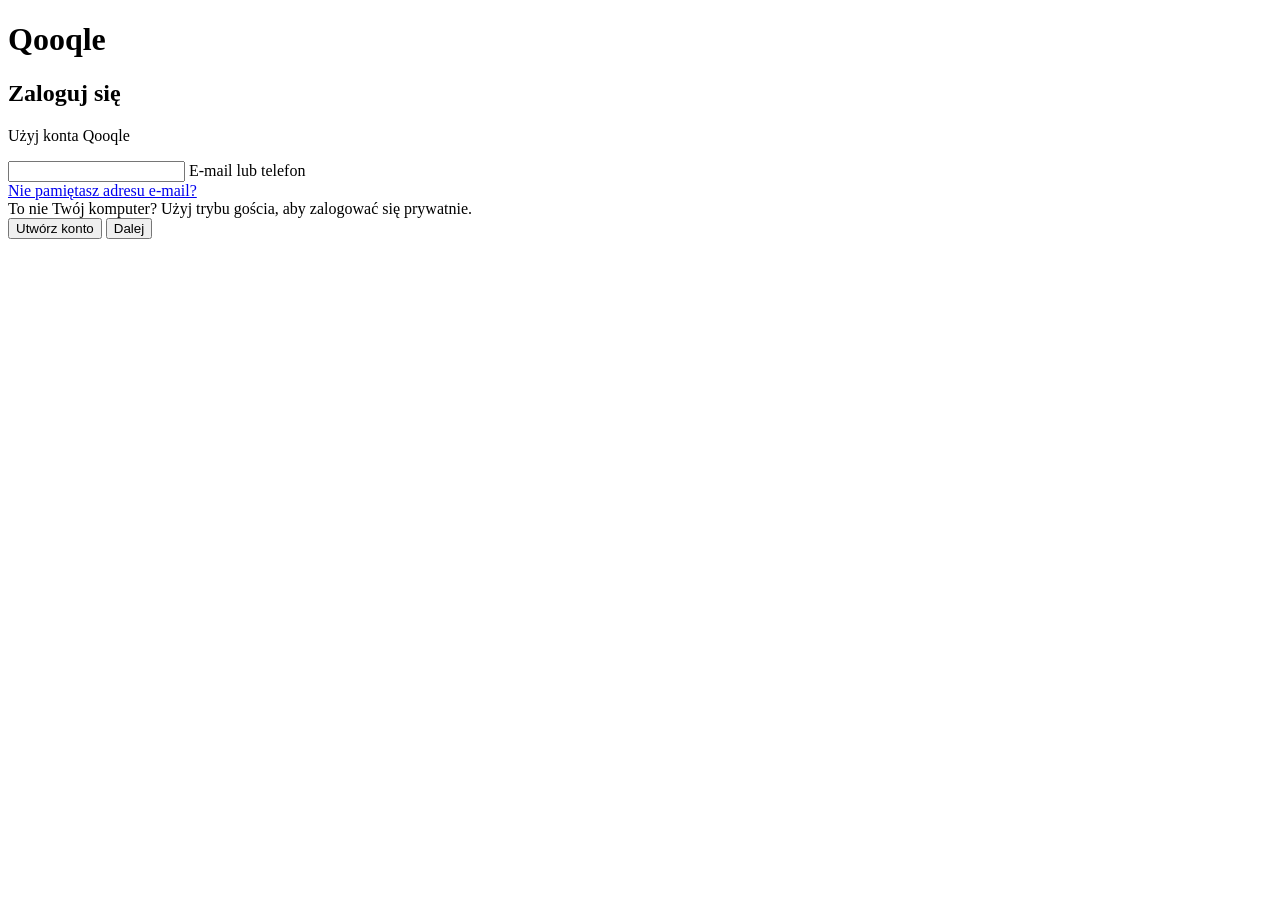
==== index.html @ 55a4f53d "Create index.html" ====
<!DOCTYPE html>
<html lang="pl">
<head>
    <meta charset="UTF-8">
    <meta name="viewport" content="width=device-width, initial-scale=1.0">
    <title>Logowanie – Qooqle</title>
    <link rel="stylesheet" href="style.css">
</head>
<body>
    <div class="login-container">
        <div class="login-box">
            <h1 class="logo">
                <span class="blue">Q</span><span class="red">o</span><span class="yellow">o</span><span class="blue">q</span><span class="green">l</span><span class="red">e</span>
            </h1>
            <h2>Zaloguj się</h2>
            <p>Użyj konta Qooqle</p>
            
            <form id="loginForm">
                <div class="input-group">
                    <input type="text" id="username" required>
                    <label>E-mail lub telefon</label>
                </div>
                
                <div class="footer-actions">
                    <a href="#">Nie pamiętasz adresu e-mail?</a>
                    <div class="info-text">To nie Twój komputer? Użyj trybu gościa, aby zalogować się prywatnie.</div>
                </div>

                <div class="buttons">
                    <button type="button" class="secondary">Utwórz konto</button>
                    <button type="submit" class="primary">Dalej</button>
                </div>
            </form>
        </div>
    </div>
    <script src="script.js"></script>
</body>
</html>
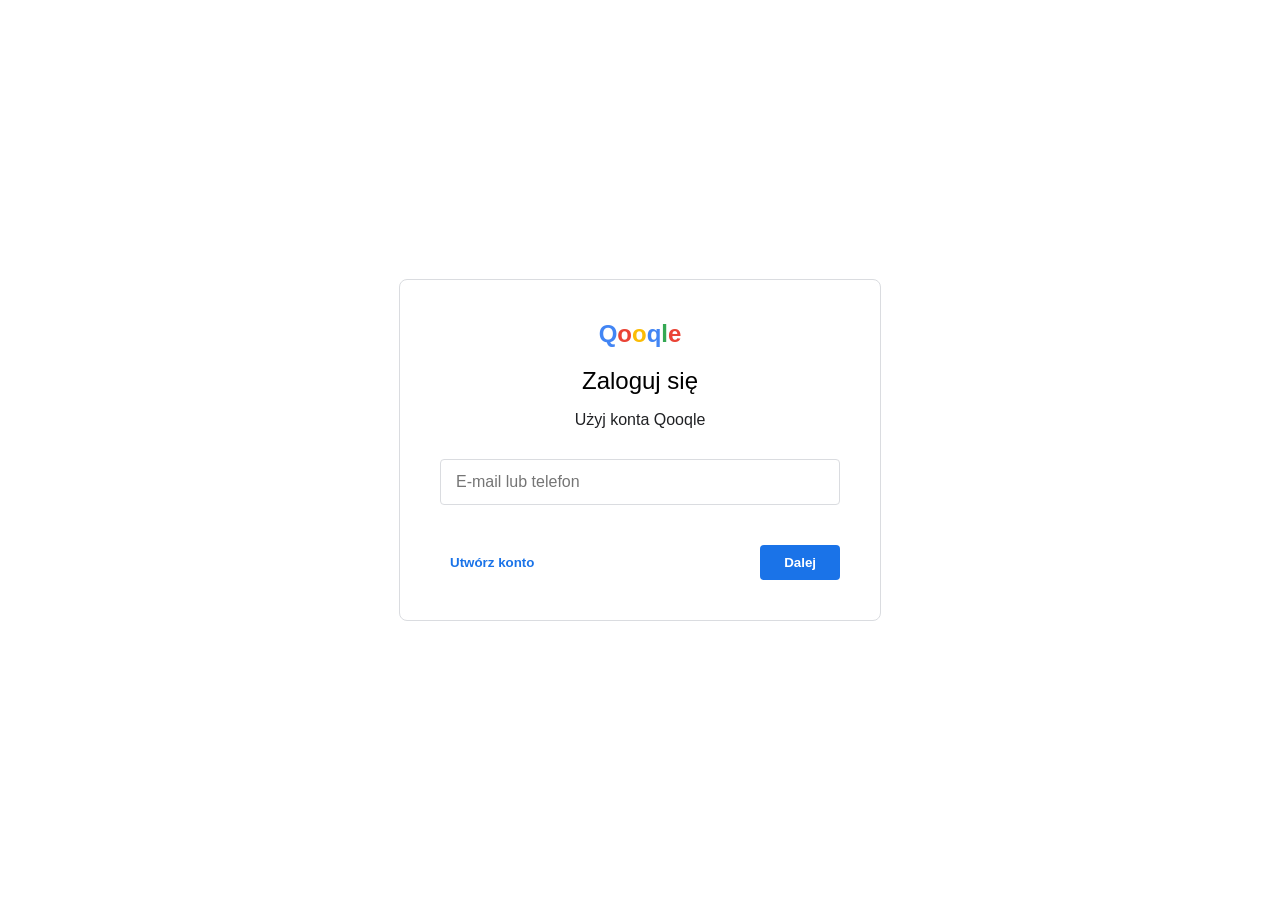
==== commit 854d0aba: "Update login page layout and styles" ====
--- a/index.html
+++ b/index.html
@@ -3,36 +3,108 @@
 <head>
     <meta charset="UTF-8">
     <meta name="viewport" content="width=device-width, initial-scale=1.0">
-    <title>Logowanie – Qooqle</title>
-    <link rel="stylesheet" href="style.css">
+    <title>Qooqle - Konto</title>
+    <style>
+        body {
+            font-family: 'Arial', sans-serif;
+            background-color: #fff;
+            display: flex;
+            justify-content: center;
+            align-items: center;
+            height: 100vh;
+            margin: 0;
+        }
+
+        .container {
+            border: 1px solid #dadce0;
+            border-radius: 8px;
+            padding: 40px;
+            width: 100%;
+            max-width: 400px;
+            text-align: center;
+        }
+
+        .logo { font-size: 24px; font-weight: bold; margin-bottom: 8px; cursor: pointer; }
+        .blue { color: #4285F4; } .red { color: #EA4335; } .yellow { color: #FBBC05; } .green { color: #34A853; }
+
+        h2 { font-weight: 400; margin-bottom: 10px; }
+        .subtitle { margin-bottom: 30px; color: #202124; }
+
+        input {
+            width: 100%;
+            padding: 13px 15px;
+            margin-bottom: 15px;
+            border: 1px solid #dadce0;
+            border-radius: 4px;
+            box-sizing: border-box;
+            font-size: 16px;
+        }
+
+        input:focus { outline: none; border: 2px solid #1a73e8; padding: 12px 14px; }
+
+        .buttons {
+            display: flex;
+            justify-content: space-between;
+            align-items: center;
+            margin-top: 25px;
+        }
+
+        .btn-text { color: #1a73e8; background: none; border: none; font-weight: bold; cursor: pointer; padding: 10px; }
+        .btn-main { background: #1a73e8; color: white; border: none; padding: 10px 24px; border-radius: 4px; font-weight: bold; cursor: pointer; }
+
+        /* Ukrywanie sekcji */
+        .hidden { display: none; }
+    </style>
 </head>
 <body>
-    <div class="login-container">
-        <div class="login-box">
-            <h1 class="logo">
-                <span class="blue">Q</span><span class="red">o</span><span class="yellow">o</span><span class="blue">q</span><span class="green">l</span><span class="red">e</span>
-            </h1>
+
+    <div class="container">
+        <div class="logo" onclick="location.reload()">
+            <span class="blue">Q</span><span class="red">o</span><span class="yellow">o</span><span class="blue">q</span><span class="green">l</span><span class="red">e</span>
+        </div>
+
+        <div id="login-section">
             <h2>Zaloguj się</h2>
-            <p>Użyj konta Qooqle</p>
-            
-            <form id="loginForm">
-                <div class="input-group">
-                    <input type="text" id="username" required>
-                    <label>E-mail lub telefon</label>
-                </div>
-                
-                <div class="footer-actions">
-                    <a href="#">Nie pamiętasz adresu e-mail?</a>
-                    <div class="info-text">To nie Twój komputer? Użyj trybu gościa, aby zalogować się prywatnie.</div>
-                </div>
+            <p class="subtitle">Użyj konta Qooqle</p>
+            <input type="text" placeholder="E-mail lub telefon">
+            <div class="buttons">
+                <button class="btn-text" onclick="showRegister()">Utwórz konto</button>
+                <button class="btn-main" onclick="alert('Logowanie...')">Dalej</button>
+            </div>
+        </div>
 
-                <div class="buttons">
-                    <button type="button" class="secondary">Utwórz konto</button>
-                    <button type="submit" class="primary">Dalej</button>
-                </div>
-            </form>
+        <div id="register-section" class="hidden">
+            <h2>Utwórz konto</h2>
+            <p class="subtitle">Wprowadź swoje dane</p>
+            <input type="text" placeholder="Imię">
+            <input type="text" placeholder="Nazwisko">
+            <input type="email" placeholder="Twój nowy e-mail @qooqle.com">
+            <input type="password" placeholder="Hasło">
+            <div class="buttons">
+                <button class="btn-text" onclick="showLogin()">Zaloguj się zamiast tego</button>
+                <button class="btn-main" onclick="finishRegister()">Zarejestruj</button>
+            </div>
         </div>
     </div>
-    <script src="script.js"></script>
+
+    <script>
+        const loginSec = document.getElementById('login-section');
+        const registerSec = document.getElementById('register-section');
+
+        function showRegister() {
+            loginSec.classList.add('hidden');
+            registerSec.classList.remove('hidden');
+        }
+
+        function showLogin() {
+            registerSec.classList.add('hidden');
+            loginSec.classList.remove('hidden');
+        }
+
+        function finishRegister() {
+            alert('Konto Qooqle zostało utworzone! Możesz się teraz zalogować.');
+            showLogin();
+        }
+    </script>
 </body>
 </html>
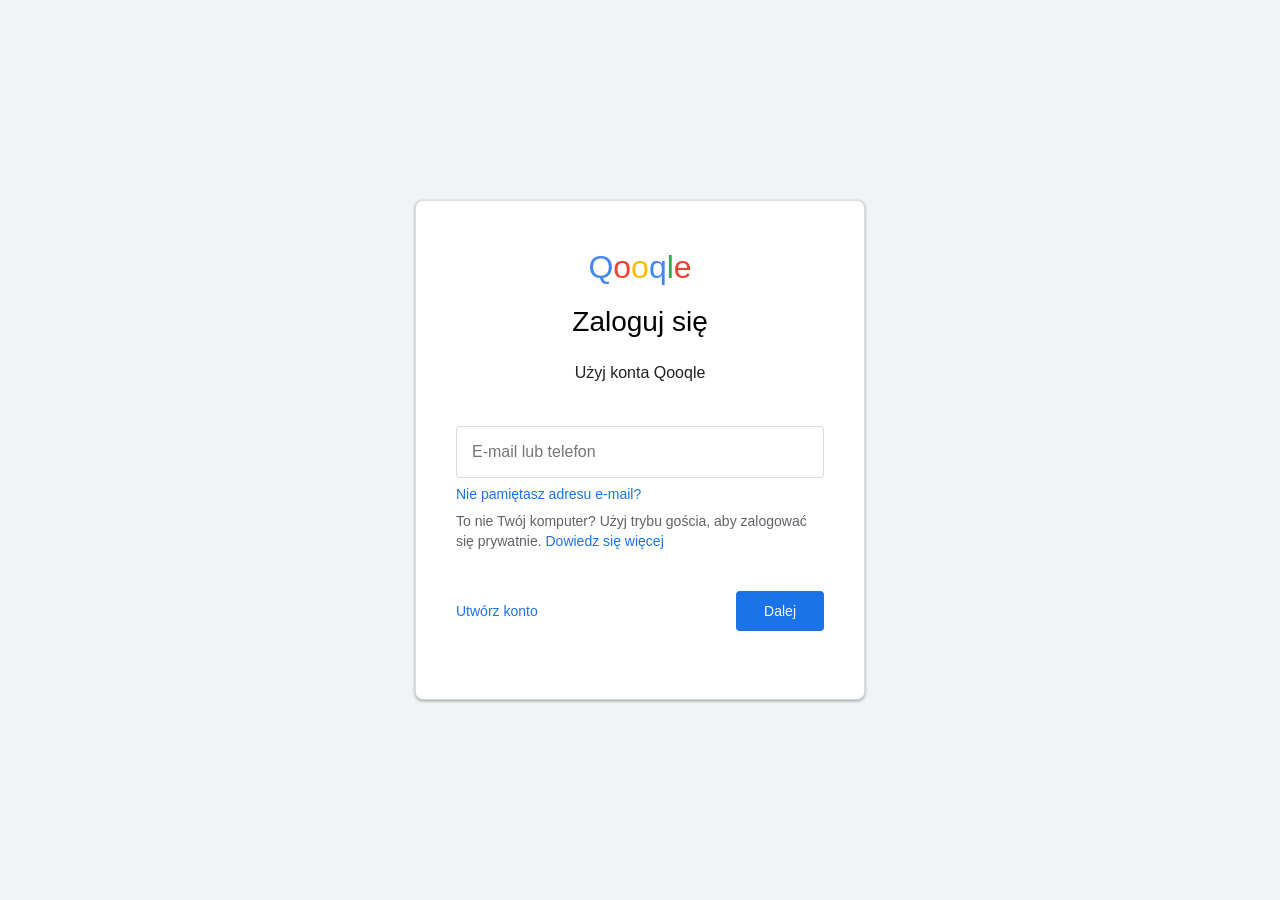
==== commit 3d0edb60: "Update index.html" ====
--- a/index.html
+++ b/index.html
@@ -3,108 +3,159 @@
 <head>
     <meta charset="UTF-8">
     <meta name="viewport" content="width=device-width, initial-scale=1.0">
-    <title>Qooqle - Konto</title>
+    <title>Logowanie – Qooqle</title>
     <style>
+        * {
+            box-sizing: border-box;
+            font-family: 'Roboto', Arial, sans-serif;
+        }
+
         body {
-            font-family: 'Arial', sans-serif;
-            background-color: #fff;
+            background-color: #f1f3f4; /* Lekko szare tło jak w Google */
             display: flex;
             justify-content: center;
             align-items: center;
-            height: 100vh;
+            min-height: 100vh;
             margin: 0;
         }
 
         .container {
+            background-color: #fff;
             border: 1px solid #dadce0;
             border-radius: 8px;
-            padding: 40px;
-            width: 100%;
-            max-width: 400px;
+            padding: 48px 40px; /* Duże odstępy wewnątrz */
+            width: 450px; /* Stała szerokość dla efektu "pudełka" */
+            min-height: 500px; /* Minimalna wysokość, żeby nie był za mały */
+            display: flex;
+            flex-direction: column;
+            box-shadow: 0 1px 2px 0 rgba(60,64,67,.3), 0 1px 3px 1px rgba(60,64,67,.15);
+        }
+
+        .logo {
+            font-size: 32px; /* Większe logo */
+            font-weight: 500;
+            margin-bottom: 10px;
             text-align: center;
         }
 
-        .logo { font-size: 24px; font-weight: bold; margin-bottom: 8px; cursor: pointer; }
         .blue { color: #4285F4; } .red { color: #EA4335; } .yellow { color: #FBBC05; } .green { color: #34A853; }
 
-        h2 { font-weight: 400; margin-bottom: 10px; }
-        .subtitle { margin-bottom: 30px; color: #202124; }
+        h2 { 
+            font-weight: 400; 
+            margin: 10px 0; 
+            font-size: 28px; /* Większy nagłówek */
+            text-align: center;
+        }
 
-        input {
-            width: 100%;
-            padding: 13px 15px;
-            margin-bottom: 15px;
-            border: 1px solid #dadce0;
-            border-radius: 4px;
-            box-sizing: border-box;
+        p { 
+            margin-bottom: 44px; 
+            color: #202124; 
+            text-align: center;
             font-size: 16px;
         }
 
-        input:focus { outline: none; border: 2px solid #1a73e8; padding: 12px 14px; }
-
-        .buttons {
-            display: flex;
-            justify-content: space-between;
-            align-items: center;
-            margin-top: 25px;
+        .input-wrapper {
+            margin-bottom: 10px;
         }
 
-        .btn-text { color: #1a73e8; background: none; border: none; font-weight: bold; cursor: pointer; padding: 10px; }
-        .btn-main { background: #1a73e8; color: white; border: none; padding: 10px 24px; border-radius: 4px; font-weight: bold; cursor: pointer; }
+        input { 
+            width: 100%; 
+            padding: 16px 15px; /* Wyższe pole wpisywania */
+            border: 1px solid #dadce0; 
+            border-radius: 4px; 
+            font-size: 16px;
+            transition: border 0.2s;
+        }
 
-        /* Ukrywanie sekcji */
-        .hidden { display: none; }
+        input:focus { 
+            outline: none; 
+            border: 2px solid #1a73e8; 
+            padding: 15px 14px; 
+        }
+
+        .forgot-link {
+            display: block;
+            text-align: left;
+            color: #1a73e8;
+            text-decoration: none;
+            font-weight: 500;
+            font-size: 14px;
+            margin-top: 8px;
+        }
+
+        .info-section {
+            margin-top: auto; /* Popycha tekst na dół kontenera */
+            font-size: 14px;
+            color: #5f6368;
+            line-height: 1.4;
+            text-align: left;
+            margin-bottom: 40px;
+        }
+
+        .buttons { 
+            display: flex; 
+            justify-content: space-between; 
+            align-items: center; 
+        }
+
+        .btn-link { 
+            color: #1a73e8; 
+            text-decoration: none; 
+            font-weight: 500; 
+            font-size: 14px;
+            padding: 10px 0;
+        }
+
+        .btn-main { 
+            background: #1a73e8; 
+            color: white; 
+            border: none; 
+            padding: 12px 28px; /* Większy przycisk */
+            border-radius: 4px; 
+            font-weight: 500; 
+            cursor: pointer;
+            font-size: 14px;
+        }
+
+        .btn-main:hover {
+            background: #1765cc;
+            box-shadow: 0 1px 2px 0 rgba(66,133,244,.3), 0 1px 3px 1px rgba(66,133,244,.15);
+        }
+
+        /* Responsywność dla małych ekranów */
+        @media (max-width: 450px) {
+            .container {
+                width: 100%;
+                height: 100vh;
+                border: none;
+                box-shadow: none;
+            }
+        }
     </style>
 </head>
 <body>
-
     <div class="container">
-        <div class="logo" onclick="location.reload()">
+        <div class="logo">
             <span class="blue">Q</span><span class="red">o</span><span class="yellow">o</span><span class="blue">q</span><span class="green">l</span><span class="red">e</span>
         </div>
+        <h2>Zaloguj się</h2>
+        <p>Użyj konta Qooqle</p>
+        
+        <form onsubmit="alert('Logowanie...'); return false;">
+            <div class="input-wrapper">
+                <input type="text" placeholder="E-mail lub telefon" required>
+                <a href="#" class="forgot-link">Nie pamiętasz adresu e-mail?</a>
+            </div>
 
-        <div id="login-section">
-            <h2>Zaloguj się</h2>
-            <p class="subtitle">Użyj konta Qooqle</p>
-            <input type="text" placeholder="E-mail lub telefon">
+            <div class="info-section">
+                To nie Twój komputer? Użyj trybu gościa, aby zalogować się prywatnie. <a href="#" style="color:#1a73e8; text-decoration:none;">Dowiedz się więcej</a>
+            </div>
+
             <div class="buttons">
-                <button class="btn-text" onclick="showRegister()">Utwórz konto</button>
-                <button class="btn-main" onclick="alert('Logowanie...')">Dalej</button>
+                <a href="register.html" class="btn-link">Utwórz konto</a>
+                <button type="submit" class="btn-main">Dalej</button>
             </div>
-        </div>
-
-        <div id="register-section" class="hidden">
-            <h2>Utwórz konto</h2>
-            <p class="subtitle">Wprowadź swoje dane</p>
-            <input type="text" placeholder="Imię">
-            <input type="text" placeholder="Nazwisko">
-            <input type="email" placeholder="Twój nowy e-mail @qooqle.com">
-            <input type="password" placeholder="Hasło">
-            <div class="buttons">
-                <button class="btn-text" onclick="showLogin()">Zaloguj się zamiast tego</button>
-                <button class="btn-main" onclick="finishRegister()">Zarejestruj</button>
-            </div>
-        </div>
+        </form>
     </div>
-
-    <script>
-        const loginSec = document.getElementById('login-section');
-        const registerSec = document.getElementById('register-section');
-
-        function showRegister() {
-            loginSec.classList.add('hidden');
-            registerSec.classList.remove('hidden');
-        }
-
-        function showLogin() {
-            registerSec.classList.add('hidden');
-            loginSec.classList.remove('hidden');
-        }
-
-        function finishRegister() {
-            alert('Konto Qooqle zostało utworzone! Możesz się teraz zalogować.');
-            showLogin();
-        }
-    </script>
 </body>
 </html>
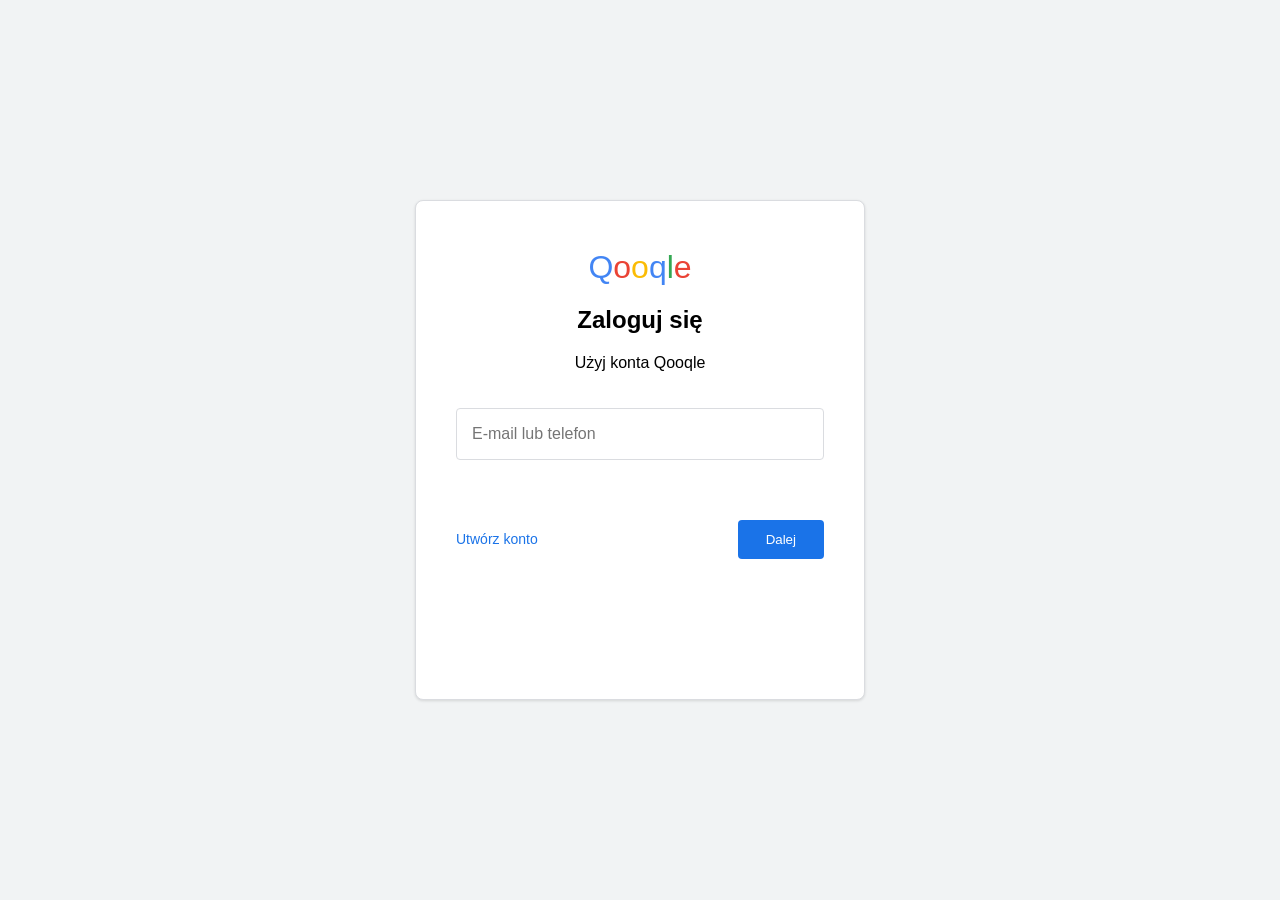
==== commit 84a8b61f: "Update index.html" ====
--- a/index.html
+++ b/index.html
@@ -2,155 +2,29 @@
 <html lang="pl">
 <head>
     <meta charset="UTF-8">
-    <meta name="viewport" content="width=device-width, initial-scale=1.0">
     <title>Logowanie – Qooqle</title>
     <style>
-        * {
-            box-sizing: border-box;
-            font-family: 'Roboto', Arial, sans-serif;
-        }
-
-        body {
-            background-color: #f1f3f4; /* Lekko szare tło jak w Google */
-            display: flex;
-            justify-content: center;
-            align-items: center;
-            min-height: 100vh;
-            margin: 0;
-        }
-
-        .container {
-            background-color: #fff;
-            border: 1px solid #dadce0;
-            border-radius: 8px;
-            padding: 48px 40px; /* Duże odstępy wewnątrz */
-            width: 450px; /* Stała szerokość dla efektu "pudełka" */
-            min-height: 500px; /* Minimalna wysokość, żeby nie był za mały */
-            display: flex;
-            flex-direction: column;
-            box-shadow: 0 1px 2px 0 rgba(60,64,67,.3), 0 1px 3px 1px rgba(60,64,67,.15);
-        }
-
-        .logo {
-            font-size: 32px; /* Większe logo */
-            font-weight: 500;
-            margin-bottom: 10px;
-            text-align: center;
-        }
-
+        * { box-sizing: border-box; font-family: 'Arial', sans-serif; }
+        body { background-color: #f1f3f4; display: flex; justify-content: center; align-items: center; min-height: 100vh; margin: 0; }
+        .container { background: #fff; border: 1px solid #dadce0; border-radius: 8px; padding: 48px 40px; width: 450px; min-height: 500px; box-shadow: 0 1px 3px rgba(0,0,0,0.12); text-align: center; }
+        .logo { font-size: 32px; font-weight: 500; margin-bottom: 10px; }
         .blue { color: #4285F4; } .red { color: #EA4335; } .yellow { color: #FBBC05; } .green { color: #34A853; }
-
-        h2 { 
-            font-weight: 400; 
-            margin: 10px 0; 
-            font-size: 28px; /* Większy nagłówek */
-            text-align: center;
-        }
-
-        p { 
-            margin-bottom: 44px; 
-            color: #202124; 
-            text-align: center;
-            font-size: 16px;
-        }
-
-        .input-wrapper {
-            margin-bottom: 10px;
-        }
-
-        input { 
-            width: 100%; 
-            padding: 16px 15px; /* Wyższe pole wpisywania */
-            border: 1px solid #dadce0; 
-            border-radius: 4px; 
-            font-size: 16px;
-            transition: border 0.2s;
-        }
-
-        input:focus { 
-            outline: none; 
-            border: 2px solid #1a73e8; 
-            padding: 15px 14px; 
-        }
-
-        .forgot-link {
-            display: block;
-            text-align: left;
-            color: #1a73e8;
-            text-decoration: none;
-            font-weight: 500;
-            font-size: 14px;
-            margin-top: 8px;
-        }
-
-        .info-section {
-            margin-top: auto; /* Popycha tekst na dół kontenera */
-            font-size: 14px;
-            color: #5f6368;
-            line-height: 1.4;
-            text-align: left;
-            margin-bottom: 40px;
-        }
-
-        .buttons { 
-            display: flex; 
-            justify-content: space-between; 
-            align-items: center; 
-        }
-
-        .btn-link { 
-            color: #1a73e8; 
-            text-decoration: none; 
-            font-weight: 500; 
-            font-size: 14px;
-            padding: 10px 0;
-        }
-
-        .btn-main { 
-            background: #1a73e8; 
-            color: white; 
-            border: none; 
-            padding: 12px 28px; /* Większy przycisk */
-            border-radius: 4px; 
-            font-weight: 500; 
-            cursor: pointer;
-            font-size: 14px;
-        }
-
-        .btn-main:hover {
-            background: #1765cc;
-            box-shadow: 0 1px 2px 0 rgba(66,133,244,.3), 0 1px 3px 1px rgba(66,133,244,.15);
-        }
-
-        /* Responsywność dla małych ekranów */
-        @media (max-width: 450px) {
-            .container {
-                width: 100%;
-                height: 100vh;
-                border: none;
-                box-shadow: none;
-            }
-        }
+        input { width: 100%; padding: 16px 15px; margin: 20px 0 10px; border: 1px solid #dadce0; border-radius: 4px; font-size: 16px; }
+        .buttons { display: flex; justify-content: space-between; align-items: center; margin-top: 50px; }
+        
+        /* KLUCZOWE: Stylizacja linku jako przycisku */
+        .btn-link { color: #1a73e8; text-decoration: none; font-weight: 500; font-size: 14px; cursor: pointer; }
+        .btn-main { background: #1a73e8; color: white; border: none; padding: 12px 28px; border-radius: 4px; font-weight: 500; cursor: pointer; }
     </style>
 </head>
 <body>
     <div class="container">
-        <div class="logo">
-            <span class="blue">Q</span><span class="red">o</span><span class="yellow">o</span><span class="blue">q</span><span class="green">l</span><span class="red">e</span>
-        </div>
+        <div class="logo"><span class="blue">Q</span><span class="red">o</span><span class="yellow">o</span><span class="blue">q</span><span class="green">l</span><span class="red">e</span></div>
         <h2>Zaloguj się</h2>
         <p>Użyj konta Qooqle</p>
         
-        <form onsubmit="alert('Logowanie...'); return false;">
-            <div class="input-wrapper">
-                <input type="text" placeholder="E-mail lub telefon" required>
-                <a href="#" class="forgot-link">Nie pamiętasz adresu e-mail?</a>
-            </div>
-
-            <div class="info-section">
-                To nie Twój komputer? Użyj trybu gościa, aby zalogować się prywatnie. <a href="#" style="color:#1a73e8; text-decoration:none;">Dowiedz się więcej</a>
-            </div>
-
+        <form onsubmit="alert('Próba logowania...'); return false;">
+            <input type="text" placeholder="E-mail lub telefon" required>
             <div class="buttons">
                 <a href="register.html" class="btn-link">Utwórz konto</a>
                 <button type="submit" class="btn-main">Dalej</button>
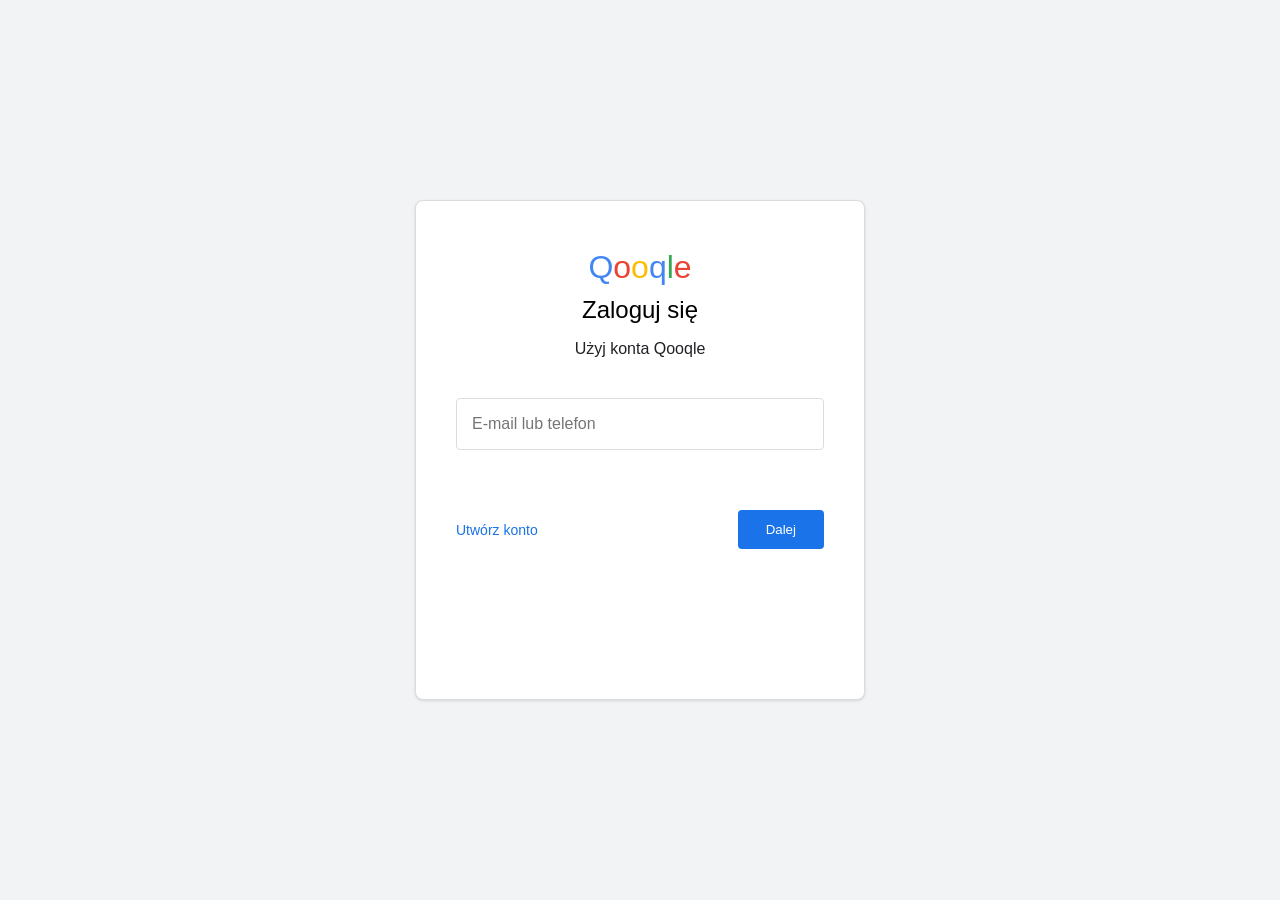
==== commit 953bceac: "Update index.html" ====
--- a/index.html
+++ b/index.html
@@ -6,30 +6,68 @@
     <style>
         * { box-sizing: border-box; font-family: 'Arial', sans-serif; }
         body { background-color: #f1f3f4; display: flex; justify-content: center; align-items: center; min-height: 100vh; margin: 0; }
-        .container { background: #fff; border: 1px solid #dadce0; border-radius: 8px; padding: 48px 40px; width: 450px; min-height: 500px; box-shadow: 0 1px 3px rgba(0,0,0,0.12); text-align: center; }
-        .logo { font-size: 32px; font-weight: 500; margin-bottom: 10px; }
+        .container { background: #fff; border: 1px solid #dadce0; border-radius: 8px; padding: 48px 40px; width: 450px; min-height: 500px; box-shadow: 0 1px 3px rgba(0,0,0,0.12); text-align: center; position: relative; }
+        .logo { font-size: 32px; font-weight: 500; margin-bottom: 10px; cursor: pointer; }
         .blue { color: #4285F4; } .red { color: #EA4335; } .yellow { color: #FBBC05; } .green { color: #34A853; }
-        input { width: 100%; padding: 16px 15px; margin: 20px 0 10px; border: 1px solid #dadce0; border-radius: 4px; font-size: 16px; }
-        .buttons { display: flex; justify-content: space-between; align-items: center; margin-top: 50px; }
-        
-        /* KLUCZOWE: Stylizacja linku jako przycisku */
-        .btn-link { color: #1a73e8; text-decoration: none; font-weight: 500; font-size: 14px; cursor: pointer; }
+        h2 { font-weight: 400; font-size: 24px; margin: 10px 0; }
+        p { color: #202124; margin-bottom: 40px; }
+        input { width: 100%; padding: 16px 15px; margin-bottom: 20px; border: 1px solid #dadce0; border-radius: 4px; font-size: 16px; }
+        input:focus { outline: none; border: 2px solid #1a73e8; }
+        .buttons { display: flex; justify-content: space-between; align-items: center; margin-top: 40px; }
+        .btn-link { color: #1a73e8; text-decoration: none; font-weight: 500; font-size: 14px; cursor: pointer; background: none; border: none; }
         .btn-main { background: #1a73e8; color: white; border: none; padding: 12px 28px; border-radius: 4px; font-weight: 500; cursor: pointer; }
+        .hidden { display: none; }
     </style>
 </head>
 <body>
     <div class="container">
-        <div class="logo"><span class="blue">Q</span><span class="red">o</span><span class="yellow">o</span><span class="blue">q</span><span class="green">l</span><span class="red">e</span></div>
-        <h2>Zaloguj się</h2>
-        <p>Użyj konta Qooqle</p>
+        <div class="logo" onclick="location.reload()"><span class="blue">Q</span><span class="red">o</span><span class="yellow">o</span><span class="blue">q</span><span class="green">l</span><span class="red">e</span></div>
         
-        <form onsubmit="alert('Próba logowania...'); return false;">
-            <input type="text" placeholder="E-mail lub telefon" required>
+        <div id="step-email">
+            <h2>Zaloguj się</h2>
+            <p>Użyj konta Qooqle</p>
+            <input type="email" id="email-input" placeholder="E-mail lub telefon" required>
             <div class="buttons">
                 <a href="register.html" class="btn-link">Utwórz konto</a>
-                <button type="submit" class="btn-main">Dalej</button>
+                <button type="button" class="btn-main" onclick="goToPassword()">Dalej</button>
             </div>
-        </form>
+        </div>
+
+        <div id="step-password" class="hidden">
+            <h2>Witaj ponownie</h2>
+            <p id="display-email" style="font-weight: bold;"></p>
+            <input type="password" id="pass-input" placeholder="Wpisz hasło" required>
+            <div class="buttons">
+                <button type="button" class="btn-link" onclick="location.reload()">Wróć</button>
+                <button type="button" class="btn-main" onclick="finishLogin()">Zaloguj się</button>
+            </div>
+        </div>
     </div>
+
+    <script>
+        function goToPassword() {
+            const email = document.getElementById('email-input').value;
+            if (email.trim() === "" || !email.includes('@')) {
+                alert("Wpisz poprawny adres e-mail!");
+                return;
+            }
+            
+            // Zmiana widoku
+            document.getElementById('step-email').classList.add('hidden');
+            document.getElementById('step-password').classList.remove('hidden');
+            document.getElementById('display-email').innerText = email;
+        }
+
+        function finishLogin() {
+            const pass = document.getElementById('pass-input').value;
+            if (pass.length < 4) {
+                alert("Hasło jest za krótkie!");
+            } else {
+                alert("Zalogowano pomyślnie do serwisu Qooqle!");
+                // Tutaj możesz przekierować np. na google.com
+                window.location.href = "https://www.google.com";
+            }
+        }
+    </script>
 </body>
 </html>
